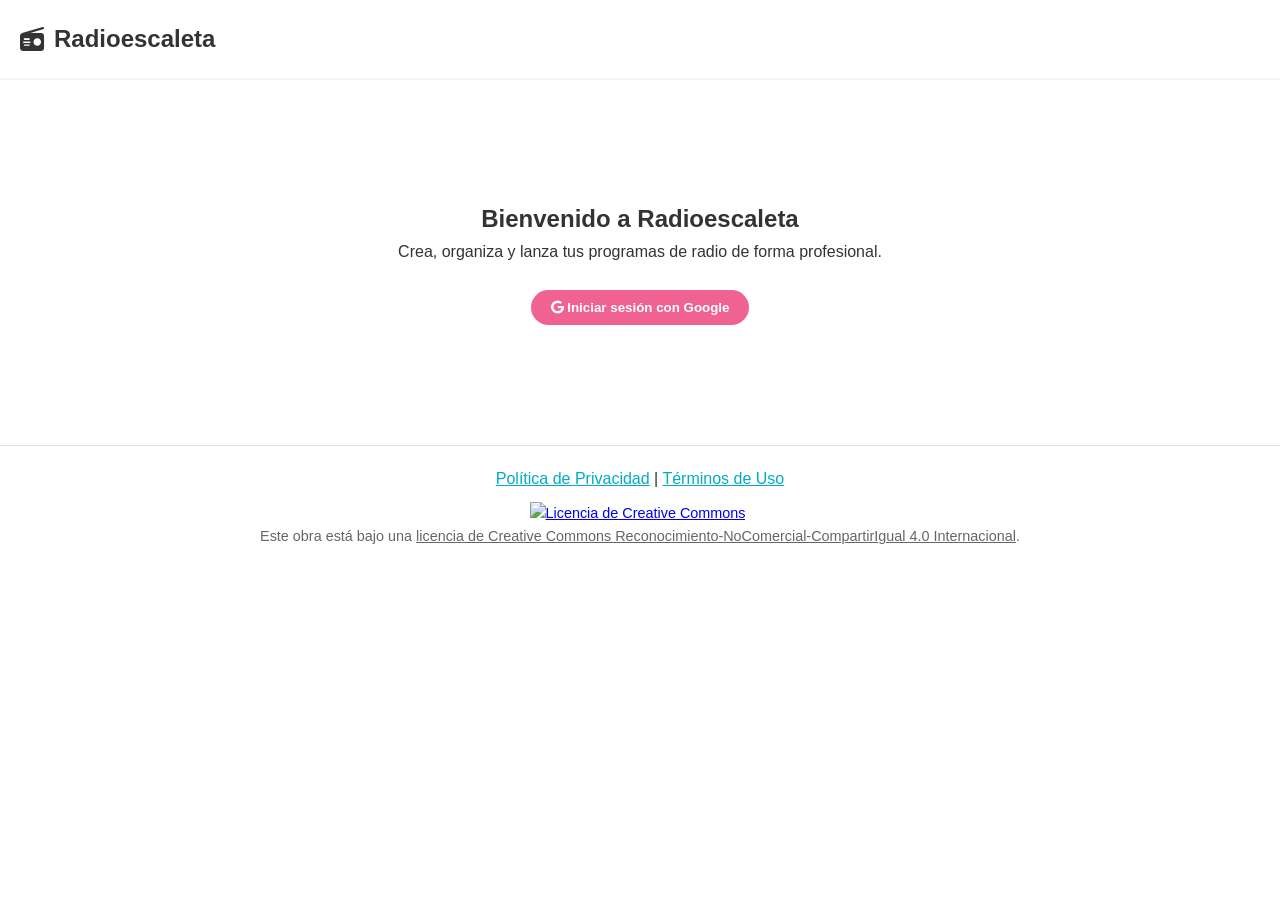
==== index.html @ af849aa6 "sdfsdfsd" ====
<!DOCTYPE html>
<html lang="es">
<head>
    <meta charset="UTF-8">
    <meta name="viewport" content="width=device-width, initial-scale=1.0">
    <title>Radioescaleta - Tus programas de radio escolares</title>
    <link rel="stylesheet" href="./css/common.css">
    <link rel="stylesheet" href="./css/index.css">
    <!-- FontAwesome para iconos -->
    <link rel="stylesheet" href="https://cdnjs.cloudflare.com/ajax/libs/font-awesome/6.4.0/css/all.min.css">
    <script src="https://cdn.jsdelivr.net/npm/sweetalert2@11"></script>
</head>
<body>
    <header>
        <div class="logo">
            <i class="fa-solid fa-radio"></i> Radioescaleta
        </div>
        <div id="userProfile" class="hidden">
            <span id="userName">Usuario</span>
            <button id="btnLogout" class="btn btn-secondary">Cerrar Sesión</button>
        </div>
    </header>

    <main class="container">
        <section id="loginSection" class="hero">
            <h1>Bienvenido a Radioescaleta</h1>
            <p>Crea, organiza y lanza tus programas de radio de forma profesional.</p>
            <br>
            <button id="btnLogin" class="btn btn-primary"><i class="fa-brands fa-google"></i> Iniciar sesión con Google</button>
        </section>

        <section id="dashboardSection" class="hidden">
            <div style="display: flex; justify-content: space-between; align-items: center;">
                <h2>Mis Programas</h2>
                <button id="btnNewProgram" class="btn btn-primary"><i class="fa-solid fa-plus"></i> Nueva Escaleta</button>
            </div>
            
            <div class="programs-grid" id="programsList">
                <!-- Los programas se cargarán aquí dinámicamente -->
            </div>
        </section>
    </main>

    <!-- Scripts (Módulos JS) -->
    <script type="module" src="./js/index.js?v=2"></script>
    <footer style="text-align: center; padding: 20px; background: white; border-top: 1px solid #ddd; margin-top: 50px;">
        <p><a href="privacidad.html" style="color: var(--secondary-color);">Política de Privacidad</a> | <a href="terminos.html" style="color: var(--secondary-color);">Términos de Uso</a></p>
        <p style="margin-top: 10px; font-size: 0.9em; color: #666;">
            <a rel="license" href="http://creativecommons.org/licenses/by-nc-sa/4.0/"><img alt="Licencia de Creative Commons" style="border-width:0; vertical-align: middle; margin-right: 5px;" src="https://i.creativecommons.org/l/by-nc-sa/4.0/88x31.png" /></a><br />Este obra está bajo una <a rel="license" href="http://creativecommons.org/licenses/by-nc-sa/4.0/" style="color: #666;">licencia de Creative Commons Reconocimiento-NoComercial-CompartirIgual 4.0 Internacional</a>.
        </p>
    </footer>
</body>
</html>
---- css/common.css ----
:root {
  --primary-color: #f06292; /* Pink from mockup */
  --secondary-color: #00acc1; /* Teal from mockup */
  --bg-color: #f5f5f5;
  --text-color: #333;
  --font-family: 'Segoe UI', Tahoma, Geneva, Verdana, sans-serif;
  --block-text-bg: #cfd8dc;
  --block-audio-bg: var(--primary-color);
  --block-audio-fx-bg: var(--secondary-color);
}

* {
  box-sizing: border-box;
  margin: 0;
  padding: 0;
}

body {
  font-family: var(--font-family);
  background-color: #ffffff;
  color: var(--text-color);
  line-height: 1.6;
}

.btn {
  display: inline-block;
  padding: 10px 20px;
  border: none;
  border-radius: 20px;
  cursor: pointer;
  font-weight: bold;
  text-align: center;
  text-decoration: none;
  transition: opacity 0.2s;
}

.btn:hover {
  opacity: 0.8;
}

.btn-primary {
  background-color: var(--primary-color);
  color: white;
}

.btn-secondary {
  background-color: var(--secondary-color);
  color: white;
}

/* Header */
header {
  display: flex;
  justify-content: space-between;
  align-items: center;
  padding: 20px;
  background-color: white;
  border-bottom: 2px solid var(--bg-color);
}

.logo {
  font-size: 24px;
  font-weight: bold;
  display: flex;
  align-items: center;
  gap: 10px;
}

/* Auth state hiding */
.hidden {
  display: none !important;
}

/* Container */
.container {
  max-width: 1200px;
  margin: 0 auto;
  padding: 20px;
}
---- css/index.css ----
.hero {
  text-align: center;
  padding: 50px 20px;
}

.programs-grid {
  display: grid;
  grid-template-columns: repeat(auto-fill, minmax(300px, 1fr));
  gap: 20px;
  margin-top: 30px;
}

.program-card {
  background: var(--bg-color);
  padding: 20px;
  border-radius: 10px;
  box-shadow: 0 2px 5px rgba(0,0,0,0.1);
  display: flex;
  flex-direction: column;
  gap: 15px;
}

.program-card h3 {
  margin: 0;
  color: var(--primary-color);
}

.program-actions {
  display: flex;
  gap: 10px;
}

#loginSection {
  text-align: center;
  margin-top: 50px;
}
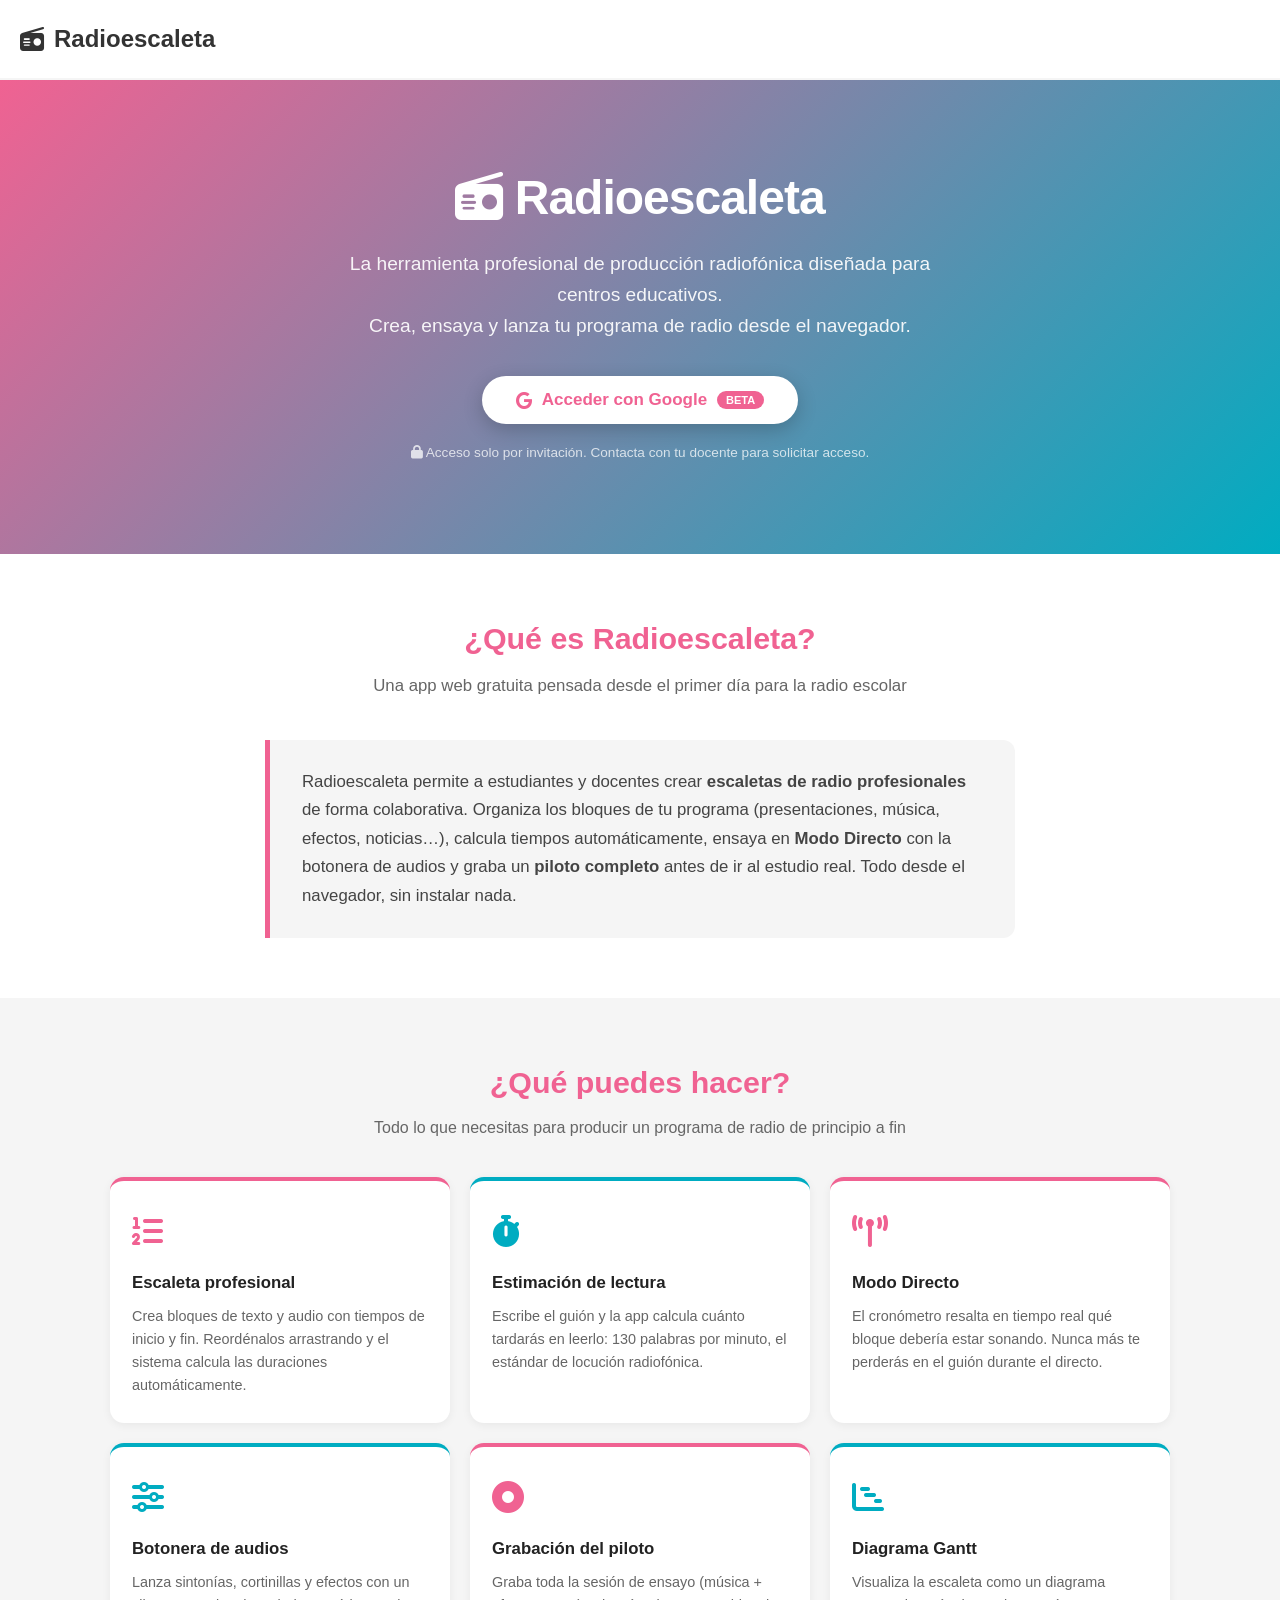
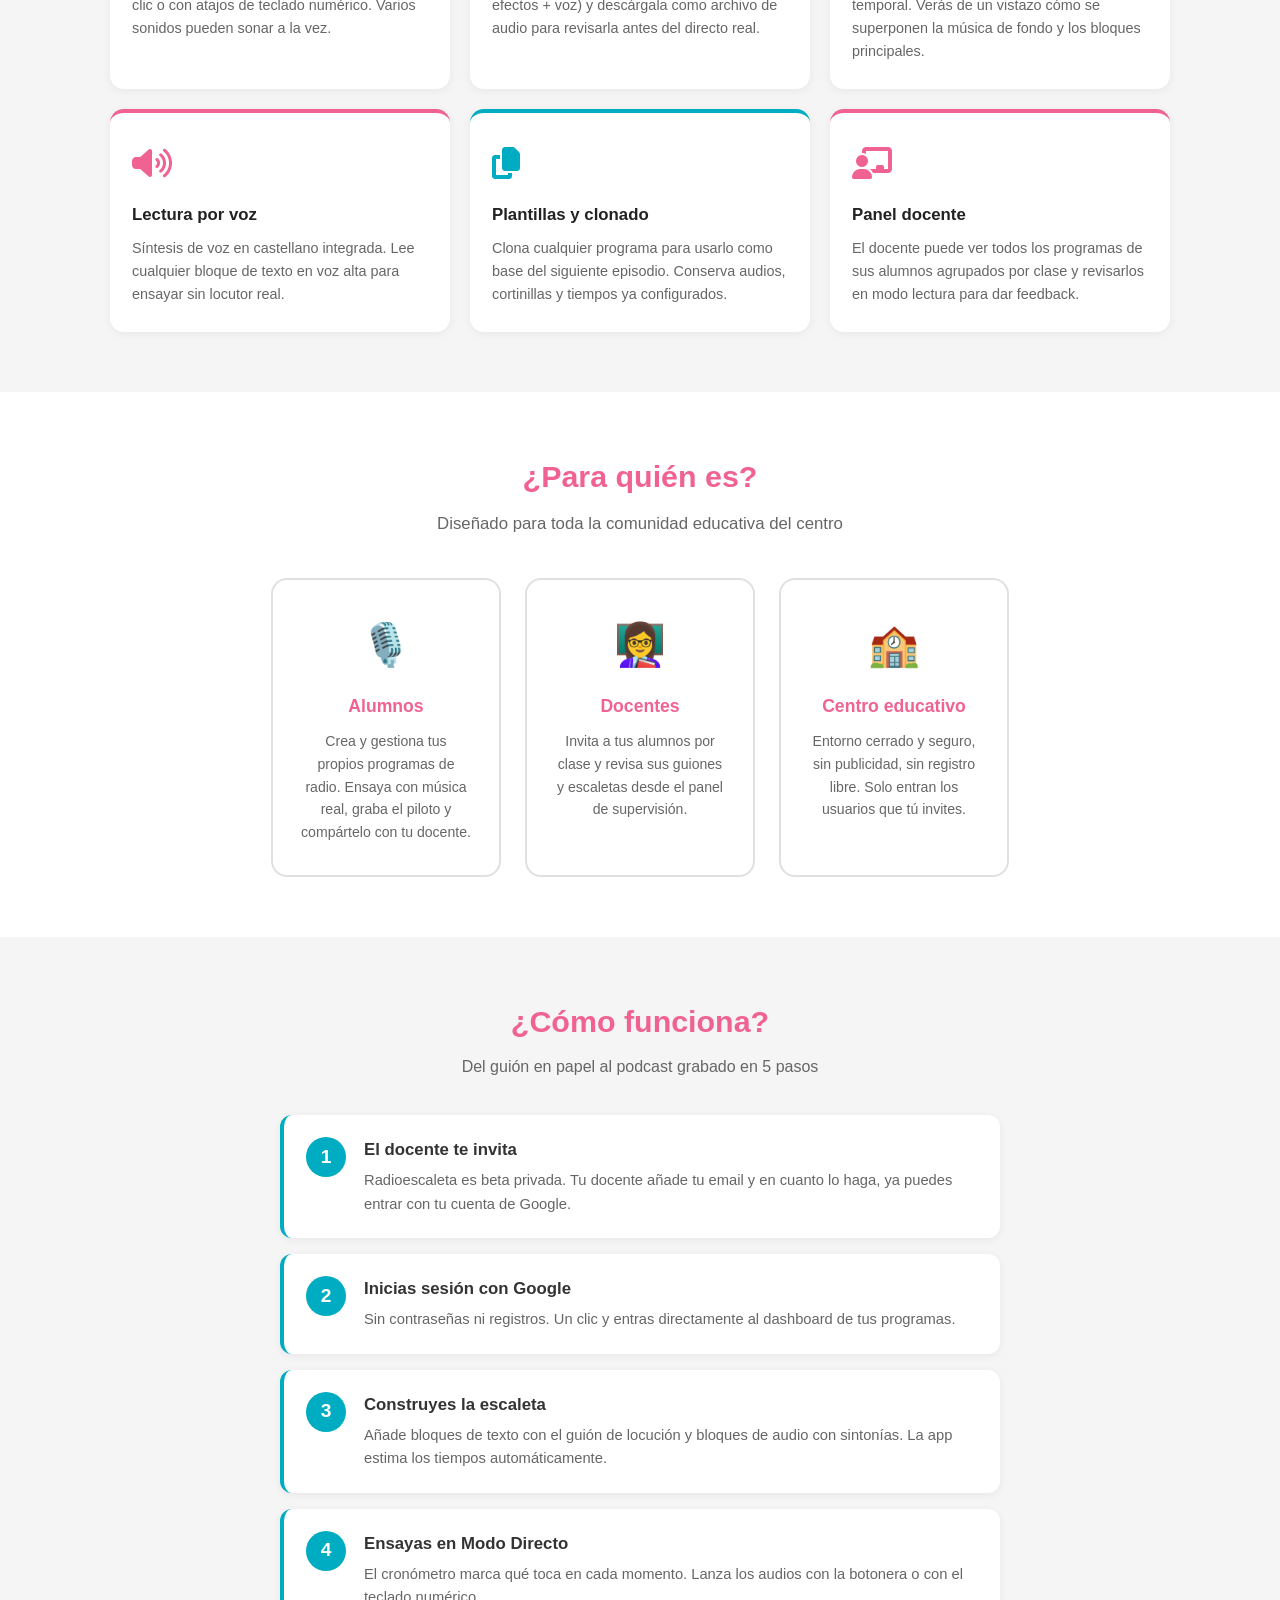
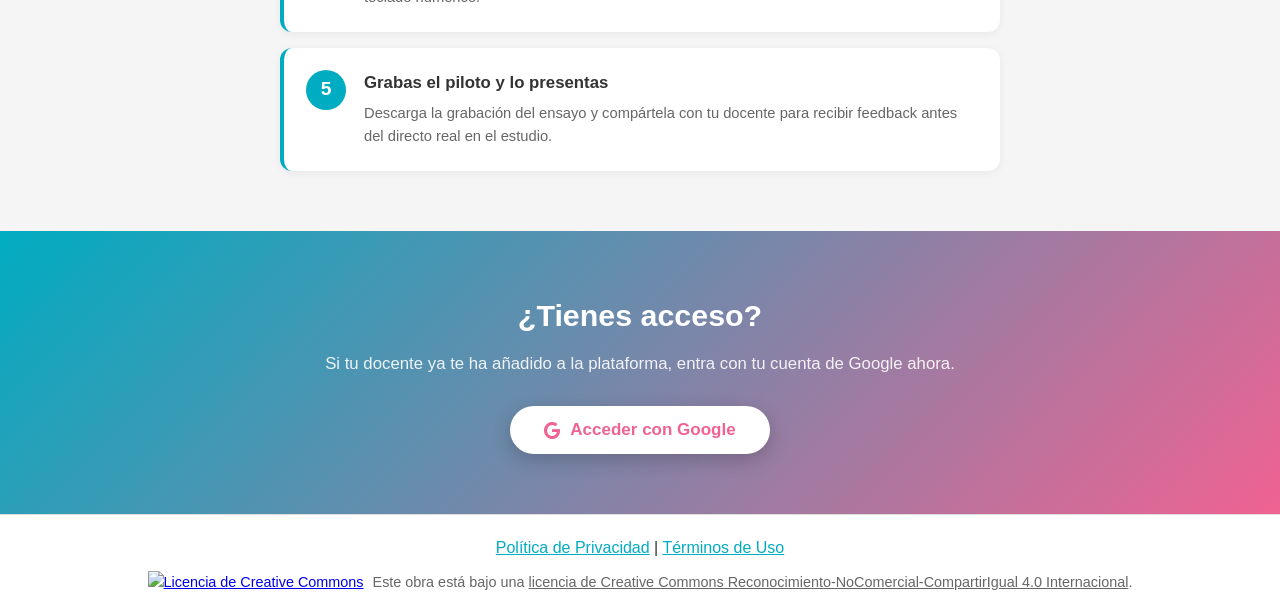
==== commit 18ce5595: "dsdf sdf s" ====
--- a/index.html
+++ b/index.html
@@ -3,51 +3,217 @@
 <head>
     <meta charset="UTF-8">
     <meta name="viewport" content="width=device-width, initial-scale=1.0">
-    <title>Radioescaleta - Tus programas de radio escolares</title>
-    <link rel="stylesheet" href="./css/common.css">
-    <link rel="stylesheet" href="./css/index.css">
-    <!-- FontAwesome para iconos -->
+    <title>Radioescaleta — La herramienta de radio para centros educativos</title>
+    <link rel="stylesheet" href="./css/common.css?v=2">
+    <link rel="stylesheet" href="./css/index.css?v=2">
     <link rel="stylesheet" href="https://cdnjs.cloudflare.com/ajax/libs/font-awesome/6.4.0/css/all.min.css">
     <script src="https://cdn.jsdelivr.net/npm/sweetalert2@11"></script>
 </head>
 <body>
+
+    <!-- CABECERA -->
     <header>
         <div class="logo">
             <i class="fa-solid fa-radio"></i> Radioescaleta
         </div>
-        <div id="userProfile" class="hidden">
+        <div id="userProfile" class="hidden" style="display: flex; align-items: center; gap: 10px;">
+            <span id="userRoleBadge" style="display:none; color:white; padding: 2px 8px; border-radius: 12px; font-size: 12px; font-weight: bold;"></span>
             <span id="userName">Usuario</span>
+            <button id="btnPanelDocente" class="btn btn-secondary" style="display:none; background-color:#1565c0;"><i class="fa-solid fa-chalkboard-user"></i> Panel Docente</button>
+            <button id="btnPanelAdmin" class="btn btn-secondary" style="display:none; background-color:#b71c1c;"><i class="fa-solid fa-shield-halved"></i> Superadmin</button>
             <button id="btnLogout" class="btn btn-secondary">Cerrar Sesión</button>
         </div>
     </header>
 
-    <main class="container">
-        <section id="loginSection" class="hero">
-            <h1>Bienvenido a Radioescaleta</h1>
-            <p>Crea, organiza y lanza tus programas de radio de forma profesional.</p>
-            <br>
-            <button id="btnLogin" class="btn btn-primary"><i class="fa-brands fa-google"></i> Iniciar sesión con Google</button>
-        </section>
-
-        <section id="dashboardSection" class="hidden">
-            <div style="display: flex; justify-content: space-between; align-items: center;">
+    <main>
+
+        <!-- ===== LANDING ===== -->
+        <div id="loginSection">
+
+            <!-- HERO -->
+            <section class="hero">
+                <h1><i class="fa-solid fa-radio"></i> Radioescaleta</h1>
+                <p class="tagline">
+                    La herramienta profesional de producción radiofónica diseñada para centros educativos.<br>
+                    Crea, ensaya y lanza tu programa de radio desde el navegador.
+                </p>
+                <button id="btnLogin" class="btn-hero">
+                    <i class="fa-brands fa-google"></i> Acceder con Google
+                    <span class="beta-badge">BETA</span>
+                </button>
+                <p class="access-note">
+                    <i class="fa-solid fa-lock"></i> Acceso solo por invitación. Contacta con tu docente para solicitar acceso.
+                </p>
+            </section>
+
+            <!-- QUÉ ES -->
+            <section class="landing-section">
+                <h2>¿Qué es Radioescaleta?</h2>
+                <p class="section-sub">Una app web gratuita pensada desde el primer día para la radio escolar</p>
+                <div class="what-is-box">
+                    Radioescaleta permite a estudiantes y docentes crear <strong>escaletas de radio profesionales</strong> de forma colaborativa.
+                    Organiza los bloques de tu programa (presentaciones, música, efectos, noticias…), calcula tiempos automáticamente,
+                    ensaya en <strong>Modo Directo</strong> con la botonera de audios y graba un <strong>piloto completo</strong> antes de ir al estudio real.
+                    Todo desde el navegador, sin instalar nada.
+                </div>
+            </section>
+
+            <!-- FUNCIONALIDADES -->
+            <section class="features-bg">
+                <div style="max-width:1100px; margin: 0 auto; padding: 0 20px;">
+                    <h2 style="text-align:center; color:#f06292; font-size:1.9em; margin-bottom:8px;">¿Qué puedes hacer?</h2>
+                    <p style="text-align:center; color:#666; margin-bottom:36px;">Todo lo que necesitas para producir un programa de radio de principio a fin</p>
+
+                    <div class="features-grid">
+                        <div class="feature-card" style="--card-color:#f06292;">
+                            <div class="icon"><i class="fa-solid fa-list-ol"></i></div>
+                            <h3>Escaleta profesional</h3>
+                            <p>Crea bloques de texto y audio con tiempos de inicio y fin. Reordénalos arrastrando y el sistema calcula las duraciones automáticamente.</p>
+                        </div>
+                        <div class="feature-card" style="--card-color:#00acc1;">
+                            <div class="icon"><i class="fa-solid fa-stopwatch"></i></div>
+                            <h3>Estimación de lectura</h3>
+                            <p>Escribe el guión y la app calcula cuánto tardarás en leerlo: 130 palabras por minuto, el estándar de locución radiofónica.</p>
+                        </div>
+                        <div class="feature-card" style="--card-color:#f06292;">
+                            <div class="icon"><i class="fa-solid fa-tower-broadcast"></i></div>
+                            <h3>Modo Directo</h3>
+                            <p>El cronómetro resalta en tiempo real qué bloque debería estar sonando. Nunca más te perderás en el guión durante el directo.</p>
+                        </div>
+                        <div class="feature-card" style="--card-color:#00acc1;">
+                            <div class="icon"><i class="fa-solid fa-sliders"></i></div>
+                            <h3>Botonera de audios</h3>
+                            <p>Lanza sintonías, cortinillas y efectos con un clic o con atajos de teclado numérico. Varios sonidos pueden sonar a la vez.</p>
+                        </div>
+                        <div class="feature-card" style="--card-color:#f06292;">
+                            <div class="icon"><i class="fa-solid fa-circle-dot"></i></div>
+                            <h3>Grabación del piloto</h3>
+                            <p>Graba toda la sesión de ensayo (música + efectos + voz) y descárgala como archivo de audio para revisarla antes del directo real.</p>
+                        </div>
+                        <div class="feature-card" style="--card-color:#00acc1;">
+                            <div class="icon"><i class="fa-solid fa-chart-gantt"></i></div>
+                            <h3>Diagrama Gantt</h3>
+                            <p>Visualiza la escaleta como un diagrama temporal. Verás de un vistazo cómo se superponen la música de fondo y los bloques principales.</p>
+                        </div>
+                        <div class="feature-card" style="--card-color:#f06292;">
+                            <div class="icon"><i class="fa-solid fa-volume-high"></i></div>
+                            <h3>Lectura por voz</h3>
+                            <p>Síntesis de voz en castellano integrada. Lee cualquier bloque de texto en voz alta para ensayar sin locutor real.</p>
+                        </div>
+                        <div class="feature-card" style="--card-color:#00acc1;">
+                            <div class="icon"><i class="fa-solid fa-copy"></i></div>
+                            <h3>Plantillas y clonado</h3>
+                            <p>Clona cualquier programa para usarlo como base del siguiente episodio. Conserva audios, cortinillas y tiempos ya configurados.</p>
+                        </div>
+                        <div class="feature-card" style="--card-color:#f06292;">
+                            <div class="icon"><i class="fa-solid fa-chalkboard-user"></i></div>
+                            <h3>Panel docente</h3>
+                            <p>El docente puede ver todos los programas de sus alumnos agrupados por clase y revisarlos en modo lectura para dar feedback.</p>
+                        </div>
+                    </div>
+                </div>
+            </section>
+
+            <!-- PARA QUIÉN -->
+            <section class="landing-section">
+                <h2>¿Para quién es?</h2>
+                <p class="section-sub">Diseñado para toda la comunidad educativa del centro</p>
+                <div class="roles-grid">
+                    <div class="role-card">
+                        <div class="role-icon">🎙️</div>
+                        <h3>Alumnos</h3>
+                        <p>Crea y gestiona tus propios programas de radio. Ensaya con música real, graba el piloto y compártelo con tu docente.</p>
+                    </div>
+                    <div class="role-card">
+                        <div class="role-icon">👩‍🏫</div>
+                        <h3>Docentes</h3>
+                        <p>Invita a tus alumnos por clase y revisa sus guiones y escaletas desde el panel de supervisión.</p>
+                    </div>
+                    <div class="role-card">
+                        <div class="role-icon">🏫</div>
+                        <h3>Centro educativo</h3>
+                        <p>Entorno cerrado y seguro, sin publicidad, sin registro libre. Solo entran los usuarios que tú invites.</p>
+                    </div>
+                </div>
+            </section>
+
+            <!-- CÓMO FUNCIONA -->
+            <section class="features-bg" style="padding: 60px 20px;">
+                <div style="max-width:1100px; margin:0 auto; padding:0 20px;">
+                    <h2 style="text-align:center; color:#f06292; font-size:1.9em; margin-bottom:8px;">¿Cómo funciona?</h2>
+                    <p style="text-align:center; color:#666; margin-bottom:36px;">Del guión en papel al podcast grabado en 5 pasos</p>
+                    <div class="steps">
+                        <div class="step">
+                            <div class="step-number">1</div>
+                            <div class="step-content">
+                                <h3>El docente te invita</h3>
+                                <p>Radioescaleta es beta privada. Tu docente añade tu email y en cuanto lo haga, ya puedes entrar con tu cuenta de Google.</p>
+                            </div>
+                        </div>
+                        <div class="step">
+                            <div class="step-number">2</div>
+                            <div class="step-content">
+                                <h3>Inicias sesión con Google</h3>
+                                <p>Sin contraseñas ni registros. Un clic y entras directamente al dashboard de tus programas.</p>
+                            </div>
+                        </div>
+                        <div class="step">
+                            <div class="step-number">3</div>
+                            <div class="step-content">
+                                <h3>Construyes la escaleta</h3>
+                                <p>Añade bloques de texto con el guión de locución y bloques de audio con sintonías. La app estima los tiempos automáticamente.</p>
+                            </div>
+                        </div>
+                        <div class="step">
+                            <div class="step-number">4</div>
+                            <div class="step-content">
+                                <h3>Ensayas en Modo Directo</h3>
+                                <p>El cronómetro marca qué toca en cada momento. Lanza los audios con la botonera o con el teclado numérico.</p>
+                            </div>
+                        </div>
+                        <div class="step">
+                            <div class="step-number">5</div>
+                            <div class="step-content">
+                                <h3>Grabas el piloto y lo presentas</h3>
+                                <p>Descarga la grabación del ensayo y compártela con tu docente para recibir feedback antes del directo real en el estudio.</p>
+                            </div>
+                        </div>
+                    </div>
+                </div>
+            </section>
+
+            <!-- CTA FINAL -->
+            <section class="cta-final">
+                <h2>¿Tienes acceso?</h2>
+                <p>Si tu docente ya te ha añadido a la plataforma, entra con tu cuenta de Google ahora.</p>
+                <button id="btnLogin2" class="btn-hero">
+                    <i class="fa-brands fa-google"></i> Acceder con Google
+                </button>
+            </section>
+
+        </div>
+        <!-- FIN LANDING -->
+
+
+        <!-- ===== DASHBOARD ===== -->
+        <section id="dashboardSection" class="hidden container">
+            <div style="display: flex; justify-content: space-between; align-items: center; margin-top: 30px;">
                 <h2>Mis Programas</h2>
                 <button id="btnNewProgram" class="btn btn-primary"><i class="fa-solid fa-plus"></i> Nueva Escaleta</button>
             </div>
-            
-            <div class="programs-grid" id="programsList">
-                <!-- Los programas se cargarán aquí dinámicamente -->
-            </div>
+            <div class="programs-grid" id="programsList"></div>
         </section>
+
     </main>
 
-    <!-- Scripts (Módulos JS) -->
-    <script type="module" src="./js/index.js?v=2"></script>
-    <footer style="text-align: center; padding: 20px; background: white; border-top: 1px solid #ddd; margin-top: 50px;">
+    <footer style="text-align: center; padding: 20px; background: white; border-top: 1px solid #ddd; margin-top: 0;">
         <p><a href="privacidad.html" style="color: var(--secondary-color);">Política de Privacidad</a> | <a href="terminos.html" style="color: var(--secondary-color);">Términos de Uso</a></p>
         <p style="margin-top: 10px; font-size: 0.9em; color: #666;">
-            <a rel="license" href="http://creativecommons.org/licenses/by-nc-sa/4.0/"><img alt="Licencia de Creative Commons" style="border-width:0; vertical-align: middle; margin-right: 5px;" src="https://i.creativecommons.org/l/by-nc-sa/4.0/88x31.png" /></a><br />Este obra está bajo una <a rel="license" href="http://creativecommons.org/licenses/by-nc-sa/4.0/" style="color: #666;">licencia de Creative Commons Reconocimiento-NoComercial-CompartirIgual 4.0 Internacional</a>.
+            <a rel="license" href="http://creativecommons.org/licenses/by-nc-sa/4.0/"><img alt="Licencia de Creative Commons" style="border-width:0; vertical-align: middle; margin-right: 5px;" src="https://i.creativecommons.org/l/by-nc-sa/4.0/88x31.png" /></a>
+            Este obra está bajo una <a rel="license" href="http://creativecommons.org/licenses/by-nc-sa/4.0/" style="color: #666;">licencia de Creative Commons Reconocimiento-NoComercial-CompartirIgual 4.0 Internacional</a>.
         </p>
     </footer>
+
+    <script type="module" src="./js/index.js?v=4"></script>
 </body>
 </html>
--- a/css/index.css
+++ b/css/index.css
@@ -1,36 +1,290 @@
+/* ===== LANDING PAGE — estética Radioescaleta ===== */
+
+/* HERO */
 .hero {
-  text-align: center;
-  padding: 50px 20px;
-}
-
+    background: linear-gradient(135deg, #f06292 0%, #00acc1 100%);
+    color: white;
+    text-align: center;
+    padding: 80px 20px 90px;
+    margin-bottom: 0;
+}
+
+.hero h1 {
+    font-size: 3em;
+    margin-bottom: 12px;
+    font-weight: bold;
+    letter-spacing: -1px;
+}
+
+.hero .tagline {
+    font-size: 1.2em;
+    opacity: 0.92;
+    max-width: 620px;
+    margin: 0 auto 35px;
+    line-height: 1.6;
+}
+
+.btn-hero {
+    background: white;
+    color: #f06292;
+    border: none;
+    padding: 14px 34px;
+    font-size: 17px;
+    font-weight: bold;
+    border-radius: 30px;
+    cursor: pointer;
+    box-shadow: 0 6px 20px rgba(0,0,0,0.2);
+    transition: transform 0.2s, box-shadow 0.2s;
+    display: inline-flex;
+    align-items: center;
+    gap: 10px;
+}
+
+.btn-hero:hover {
+    transform: translateY(-3px);
+    box-shadow: 0 10px 28px rgba(0,0,0,0.25);
+}
+
+.beta-badge {
+    background: #f06292;
+    color: white;
+    font-size: 11px;
+    font-weight: bold;
+    padding: 3px 9px;
+    border-radius: 20px;
+}
+
+.hero .access-note {
+    margin-top: 18px;
+    font-size: 0.85em;
+    opacity: 0.75;
+}
+
+/* DIVISOR ondulado */
+.wave-divider {
+    display: block;
+    width: 100%;
+    overflow: hidden;
+    line-height: 0;
+    background: #f5f5f5;
+}
+.wave-divider svg {
+    display: block;
+}
+
+/* SECCIONES */
+.landing-section {
+    padding: 60px 20px;
+    max-width: 1100px;
+    margin: 0 auto;
+}
+
+.landing-section h2 {
+    text-align: center;
+    font-size: 1.9em;
+    color: #f06292;
+    margin-bottom: 10px;
+}
+
+.landing-section .section-sub {
+    text-align: center;
+    color: #666;
+    font-size: 1.05em;
+    margin-bottom: 40px;
+}
+
+/* QUÉ ES */
+.what-is-box {
+    background: #f5f5f5;
+    border-left: 5px solid #f06292;
+    border-radius: 0 12px 12px 0;
+    padding: 28px 32px;
+    max-width: 750px;
+    margin: 0 auto;
+    font-size: 1.05em;
+    color: #444;
+    line-height: 1.7;
+}
+
+/* FEATURES */
+.features-bg {
+    background: #f5f5f5;
+    padding: 60px 20px;
+}
+
+.features-grid {
+    display: grid;
+    grid-template-columns: repeat(auto-fill, minmax(270px, 1fr));
+    gap: 20px;
+    max-width: 1100px;
+    margin: 0 auto;
+}
+
+.feature-card {
+    background: white;
+    border-radius: 14px;
+    padding: 26px 22px;
+    box-shadow: 0 2px 10px rgba(0,0,0,0.06);
+    border-top: 4px solid var(--card-color, #f06292);
+    transition: transform 0.2s, box-shadow 0.2s;
+}
+
+.feature-card:hover {
+    transform: translateY(-4px);
+    box-shadow: 0 8px 20px rgba(0,0,0,0.1);
+}
+
+.feature-card .icon {
+    font-size: 2em;
+    margin-bottom: 12px;
+    color: var(--card-color, #f06292);
+}
+
+.feature-card h3 {
+    font-size: 1.05em;
+    margin: 0 0 8px;
+    color: #222;
+}
+
+.feature-card p {
+    font-size: 0.9em;
+    color: #666;
+    line-height: 1.6;
+    margin: 0;
+}
+
+/* ROLES */
+.roles-grid {
+    display: flex;
+    gap: 24px;
+    justify-content: center;
+    flex-wrap: wrap;
+    margin-top: 10px;
+}
+
+.role-card {
+    background: white;
+    border: 2px solid #e0e0e0;
+    border-radius: 16px;
+    padding: 32px 28px;
+    width: 230px;
+    text-align: center;
+    transition: border-color 0.2s, box-shadow 0.2s;
+}
+
+.role-card:hover {
+    border-color: #f06292;
+    box-shadow: 0 6px 18px rgba(240,98,146,0.15);
+}
+
+.role-card .role-icon {
+    font-size: 2.6em;
+    margin-bottom: 14px;
+}
+
+.role-card h3 {
+    color: #f06292;
+    margin: 0 0 10px;
+    font-size: 1.1em;
+}
+
+.role-card p {
+    font-size: 0.88em;
+    color: #666;
+    line-height: 1.6;
+    margin: 0;
+}
+
+/* PASOS */
+.steps {
+    display: flex;
+    flex-direction: column;
+    gap: 16px;
+    max-width: 720px;
+    margin: 0 auto;
+}
+
+.step {
+    display: flex;
+    align-items: flex-start;
+    gap: 18px;
+    background: white;
+    border-radius: 12px;
+    padding: 22px;
+    box-shadow: 0 2px 8px rgba(0,0,0,0.06);
+    border-left: 4px solid #00acc1;
+}
+
+.step-number {
+    background: #00acc1;
+    color: white;
+    width: 40px;
+    height: 40px;
+    border-radius: 50%;
+    display: flex;
+    align-items: center;
+    justify-content: center;
+    font-size: 1.2em;
+    font-weight: bold;
+    flex-shrink: 0;
+}
+
+.step-content h3 {
+    margin: 0 0 5px;
+    color: #333;
+    font-size: 1.05em;
+}
+
+.step-content p {
+    margin: 0;
+    color: #666;
+    font-size: 0.92em;
+    line-height: 1.6;
+}
+
+/* CTA FINAL */
+.cta-final {
+    background: linear-gradient(135deg, #00acc1 0%, #f06292 100%);
+    color: white;
+    text-align: center;
+    padding: 60px 20px;
+}
+
+.cta-final h2 {
+    font-size: 1.9em;
+    margin-bottom: 12px;
+}
+
+.cta-final p {
+    opacity: 0.9;
+    font-size: 1.05em;
+    margin-bottom: 28px;
+}
+
+/* DASHBOARD (usuario logueado) */
 .programs-grid {
-  display: grid;
-  grid-template-columns: repeat(auto-fill, minmax(300px, 1fr));
-  gap: 20px;
-  margin-top: 30px;
+    display: grid;
+    grid-template-columns: repeat(auto-fill, minmax(300px, 1fr));
+    gap: 20px;
+    margin-top: 30px;
 }
 
 .program-card {
-  background: var(--bg-color);
-  padding: 20px;
-  border-radius: 10px;
-  box-shadow: 0 2px 5px rgba(0,0,0,0.1);
-  display: flex;
-  flex-direction: column;
-  gap: 15px;
+    background: var(--bg-color);
+    padding: 20px;
+    border-radius: 10px;
+    box-shadow: 0 2px 5px rgba(0,0,0,0.1);
+    display: flex;
+    flex-direction: column;
+    gap: 15px;
 }
 
 .program-card h3 {
-  margin: 0;
-  color: var(--primary-color);
+    margin: 0;
+    color: var(--primary-color);
 }
 
 .program-actions {
-  display: flex;
-  gap: 10px;
-}
-
-#loginSection {
-  text-align: center;
-  margin-top: 50px;
-}
+    display: flex;
+    gap: 10px;
+}
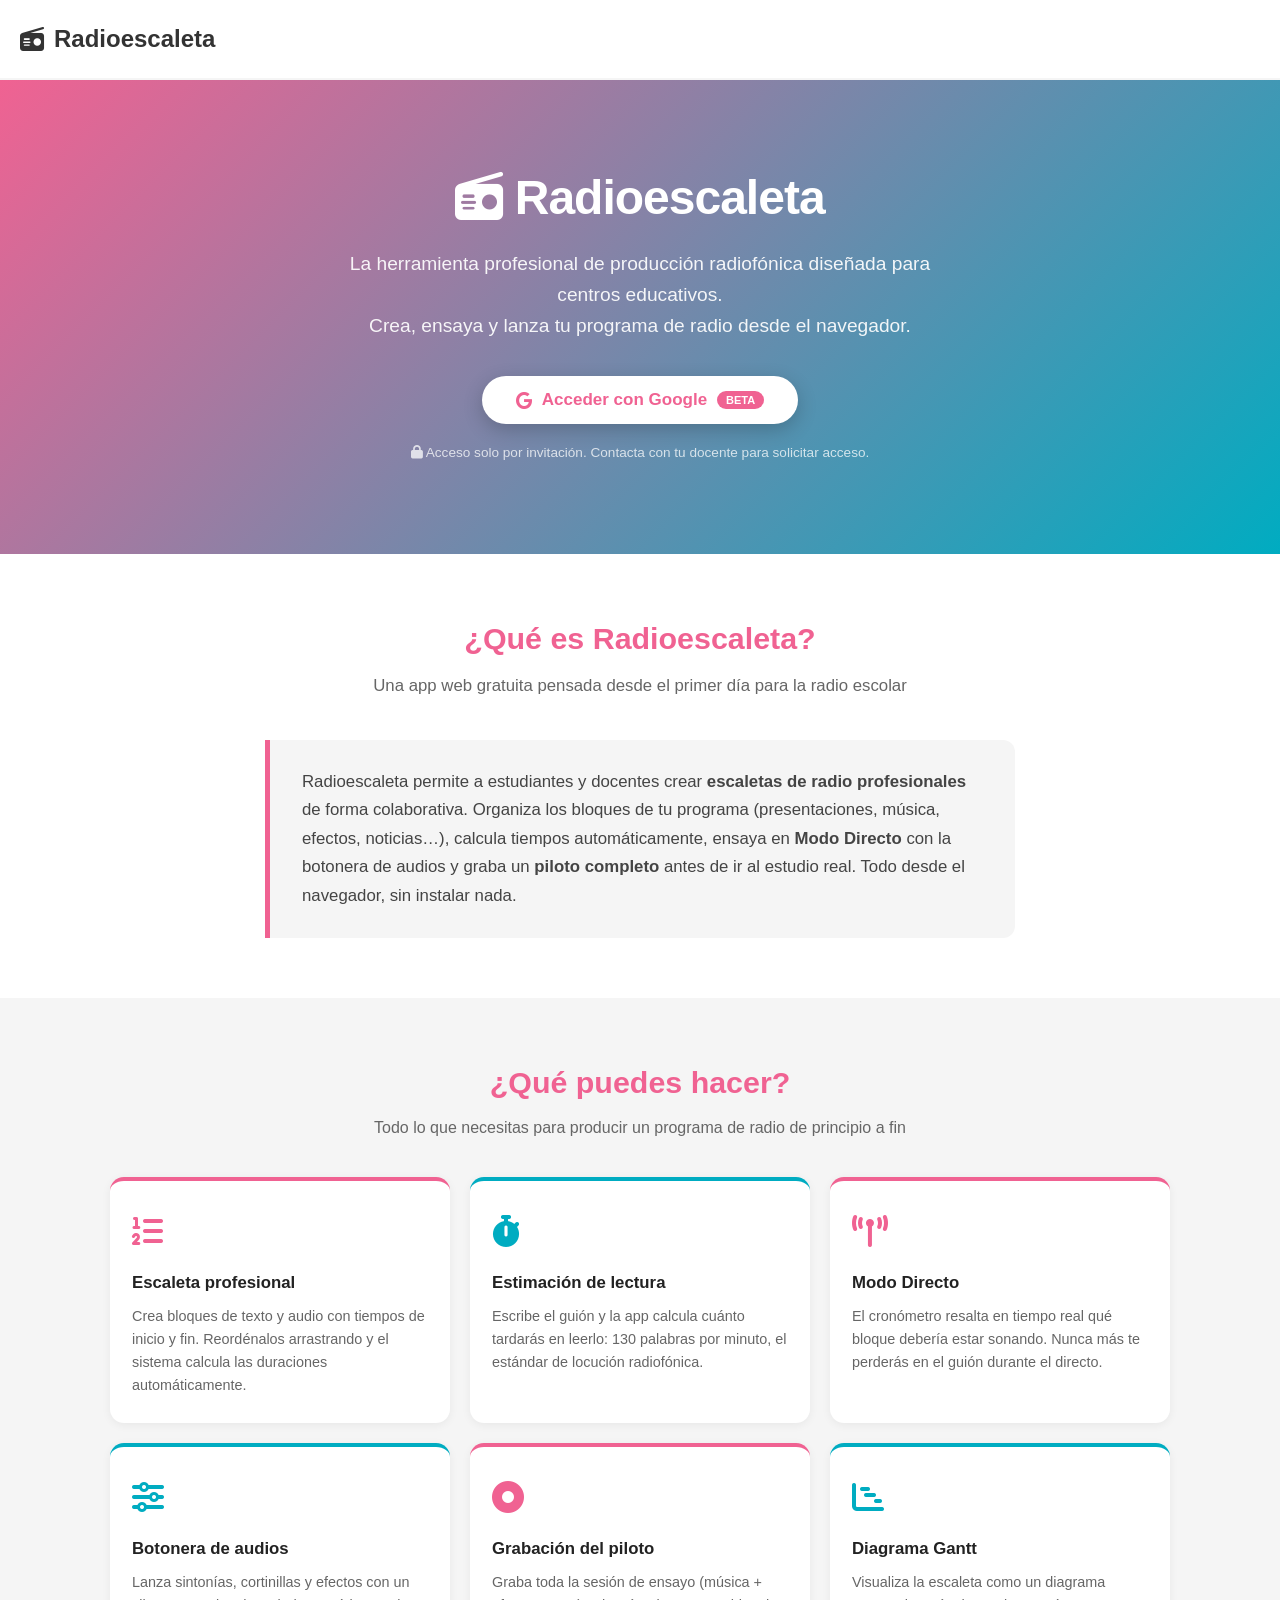
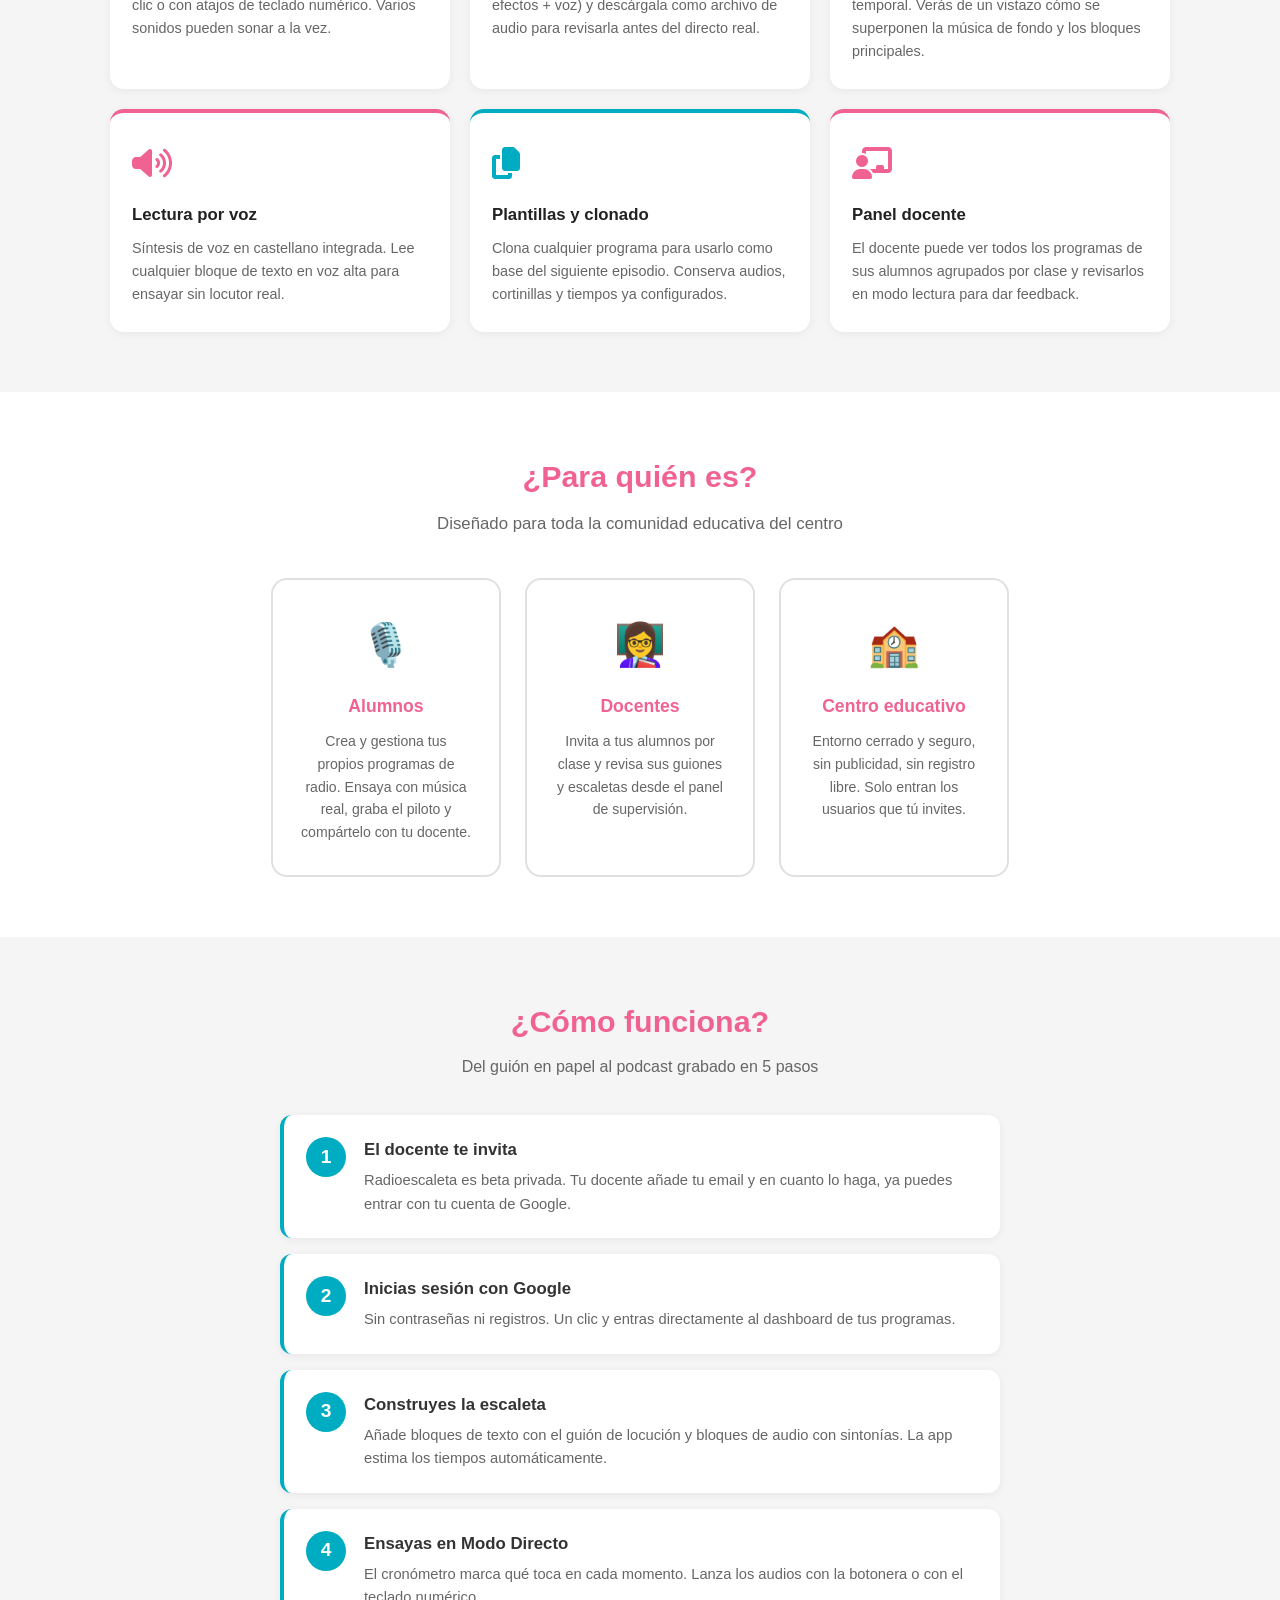
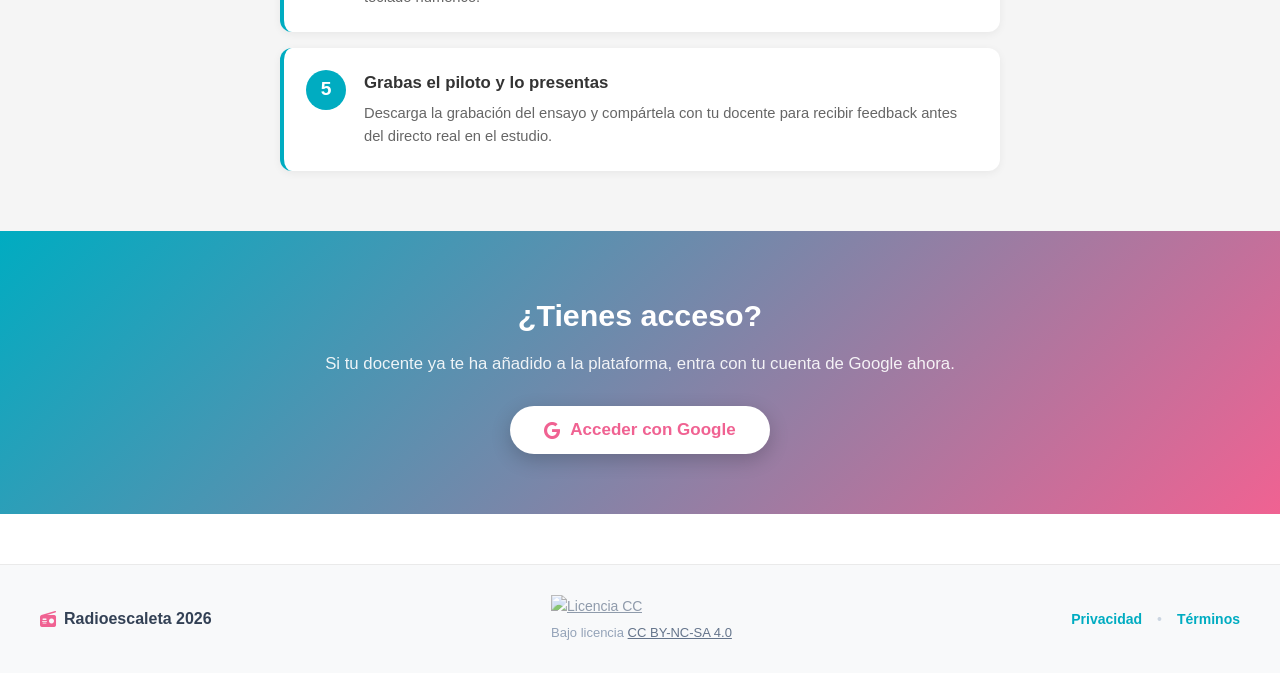
==== commit 9690c537: "sonidos actualizados" ====
--- a/index.html
+++ b/index.html
@@ -1,11 +1,13 @@
 <!DOCTYPE html>
 <html lang="es">
 <head>
+    <link rel="icon" type="image/svg+xml" href="./favicon.svg">
+
     <meta charset="UTF-8">
     <meta name="viewport" content="width=device-width, initial-scale=1.0">
     <title>Radioescaleta — La herramienta de radio para centros educativos</title>
-    <link rel="stylesheet" href="./css/common.css?v=2">
-    <link rel="stylesheet" href="./css/index.css?v=2">
+    <link rel="stylesheet" href="./css/common.css?v=4?v=3">
+    <link rel="stylesheet" href="./css/index.css?v=3">
     <link rel="stylesheet" href="https://cdnjs.cloudflare.com/ajax/libs/font-awesome/6.4.0/css/all.min.css">
     <script src="https://cdn.jsdelivr.net/npm/sweetalert2@11"></script>
 </head>
@@ -16,14 +18,8 @@
         <div class="logo">
             <i class="fa-solid fa-radio"></i> Radioescaleta
         </div>
-        <div id="userProfile" class="hidden" style="display: flex; align-items: center; gap: 10px;">
-            <span id="userRoleBadge" style="display:none; color:white; padding: 2px 8px; border-radius: 12px; font-size: 12px; font-weight: bold;"></span>
-            <span id="userName">Usuario</span>
-            <button id="btnPanelDocente" class="btn btn-secondary" style="display:none; background-color:#1565c0;"><i class="fa-solid fa-chalkboard-user"></i> Panel Docente</button>
-            <button id="btnPanelAdmin" class="btn btn-secondary" style="display:none; background-color:#b71c1c;"><i class="fa-solid fa-shield-halved"></i> Superadmin</button>
-            <button id="btnLogout" class="btn btn-secondary">Cerrar Sesión</button>
-        </div>
-    </header>
+        
+        </header>
 
     <main>
 
@@ -195,25 +191,29 @@
         <!-- FIN LANDING -->
 
 
-        <!-- ===== DASHBOARD ===== -->
-        <section id="dashboardSection" class="hidden container">
-            <div style="display: flex; justify-content: space-between; align-items: center; margin-top: 30px;">
-                <h2>Mis Programas</h2>
-                <button id="btnNewProgram" class="btn btn-primary"><i class="fa-solid fa-plus"></i> Nueva Escaleta</button>
+        
+
+    </main>
+
+        <footer class="site-footer">
+        <div class="footer-content">
+            <div class="footer-brand">
+                <i class="fa-solid fa-radio"></i> Radioescaleta 2026
             </div>
-            <div class="programs-grid" id="programsList"></div>
-        </section>
-
-    </main>
-
-    <footer style="text-align: center; padding: 20px; background: white; border-top: 1px solid #ddd; margin-top: 0;">
-        <p><a href="privacidad.html" style="color: var(--secondary-color);">Política de Privacidad</a> | <a href="terminos.html" style="color: var(--secondary-color);">Términos de Uso</a></p>
-        <p style="margin-top: 10px; font-size: 0.9em; color: #666;">
-            <a rel="license" href="http://creativecommons.org/licenses/by-nc-sa/4.0/"><img alt="Licencia de Creative Commons" style="border-width:0; vertical-align: middle; margin-right: 5px;" src="https://i.creativecommons.org/l/by-nc-sa/4.0/88x31.png" /></a>
-            Este obra está bajo una <a rel="license" href="http://creativecommons.org/licenses/by-nc-sa/4.0/" style="color: #666;">licencia de Creative Commons Reconocimiento-NoComercial-CompartirIgual 4.0 Internacional</a>.
-        </p>
+            <div class="footer-license">
+                <a rel="license" href="http://creativecommons.org/licenses/by-nc-sa/4.0/" target="_blank" title="Creative Commons">
+                    <img alt="Licencia CC" src="https://i.creativecommons.org/l/by-nc-sa/4.0/88x31.png" style="border-width:0;"/>
+                </a>
+                <p>Bajo licencia <a rel="license" href="http://creativecommons.org/licenses/by-nc-sa/4.0/" target="_blank">CC BY-NC-SA 4.0</a></p>
+            </div>
+            <div class="footer-links">
+                <a href="privacidad.html">Privacidad</a>
+                <span class="separator">&bull;</span>
+                <a href="terminos.html">Términos</a>
+            </div>
+        </div>
     </footer>
 
-    <script type="module" src="./js/index.js?v=4"></script>
+    <script type="module" src="./js/index.js?v=18"></script>
 </body>
 </html>
--- a/css/common.css
+++ b/css/common.css
@@ -51,12 +51,32 @@
 /* Header */
 header {
   display: flex;
-  justify-content: space-between;
   align-items: center;
+  justify-content: flex-start;
   padding: 20px;
   background-color: white;
   border-bottom: 2px solid var(--bg-color);
-}
+  position: relative;
+}
+
+.logo {
+  order: 1;
+  margin-right: auto;
+}
+.title-wrapper {
+  order: 2;
+  position: absolute;
+  left: 50%;
+  transform: translateX(-50%);
+}
+.header-controls {
+  order: 3;
+  margin-right: 15px;
+}
+.profile-dropdown {
+  order: 4;
+}
+
 
 .logo {
   font-size: 24px;
@@ -77,3 +97,366 @@
   margin: 0 auto;
   padding: 20px;
 }
+
+/* Profile Dropdown */
+.profile-dropdown {
+    position: relative;
+    display: flex;
+    align-items: center;
+    gap: 8px;
+    cursor: pointer;
+    padding: 4px 12px;
+    border-radius: 30px;
+    background: #f5f5f5;
+    transition: background 0.2s;
+    user-select: none;
+}
+.profile-dropdown:hover {
+    background: #e0e0e0;
+}
+.avatar-img {
+    width: 32px;
+    height: 32px;
+    border-radius: 50%;
+    background: #ddd;
+    object-fit: cover;
+}
+.profile-name {
+    font-size: 14px;
+    font-weight: bold;
+    color: #333;
+}
+.profile-menu {
+    display: none;
+    position: absolute;
+    top: 110%;
+    right: 0;
+    background: white;
+    box-shadow: 0 4px 15px rgba(0,0,0,0.15);
+    border-radius: 8px;
+    overflow: hidden;
+    z-index: 1000;
+    min-width: 180px;
+    border: 1px solid #eee;
+}
+.profile-dropdown.open .profile-menu {
+    display: block;
+}
+.profile-menu-item {
+    padding: 12px 16px;
+    color: #444;
+    display: flex;
+    align-items: center;
+    gap: 10px;
+    font-size: 14px;
+    transition: background 0.2s;
+}
+.profile-menu-item:hover {
+    background: #f5f5f5;
+}
+.profile-menu-item.danger {
+    color: #d32f2f;
+}
+.profile-menu-item.danger:hover {
+    background: #ffebee;
+}
+
+/* Modal Dicebear */
+.dicebear-preview {
+    width: 120px;
+    height: 120px;
+    margin: 0 auto 20px;
+    background: #f5f5f5;
+    border-radius: 50%;
+    overflow: hidden;
+    border: 3px solid #f06292;
+}
+.dicebear-preview img {
+    width: 100%;
+    height: 100%;
+    object-fit: cover;
+}
+.dicebear-controls {
+    display: flex;
+    flex-direction: column;
+    gap: 10px;
+    text-align: left;
+}
+.dicebear-controls label {
+    font-size: 13px;
+    font-weight: bold;
+    color: #555;
+    margin-bottom: -5px;
+}
+.dicebear-controls select, .dicebear-controls input {
+    padding: 10px;
+    border: 1px solid #ddd;
+    border-radius: 8px;
+    font-size: 14px;
+}
+
+/* RESPONSIVE CABECERAS Y MÓVILES */
+
+
+@media (max-width: 768px) {
+    /* Adaptar botones cuando entran en el menú de perfil */
+    .profile-menu .header-controls {
+        display: flex !important;
+        flex-direction: column;
+        gap: 5px;
+        padding: 5px;
+        border-bottom: 1px solid #eee;
+        margin-bottom: 5px;
+        width: 100%;
+        order: -1; /* Arriba del todo en el menú */
+    }
+    .profile-menu .header-controls .btn {
+        width: 100%;
+        text-align: left;
+        border-radius: 4px;
+        padding: 8px 12px;
+        font-size: 13px;
+        justify-content: flex-start;
+        display: flex;
+        align-items: center;
+        gap: 8px;
+    }
+    .profile-menu .header-controls #userRoleBadge {
+        margin: 5px 10px;
+        text-align: center;
+    }
+    .profile-menu .header-controls #liveTimer {
+        margin: 5px 10px;
+        justify-content: center;
+    }
+
+    header {
+        flex-wrap: wrap;
+        padding: 10px 15px;
+    }
+    
+    
+
+    
+
+    /* Perfil de usuario en cabecera */
+    .profile-dropdown {
+        padding: 4px;
+        margin-left: 10px;
+    }
+    .profile-name {
+        display: none !important;
+    }
+    .profile-dropdown i.fa-chevron-down {
+        display: none !important;
+    }
+    .profile-menu {
+        right: 0;
+        width: 220px;
+        position: absolute;
+    }
+    /* Mostrar nombre dentro del menú en móviles */
+    .profile-menu::before {
+        content: attr(data-mobile-name);
+        display: block;
+        padding: 12px 16px;
+        font-weight: bold;
+        color: #333;
+        border-bottom: 1px solid #eee;
+        background: #fafafa;
+        text-align: center;
+    }
+
+
+    
+    /* Panel lateral / Grid de programas */
+    .main-grid {
+        grid-template-columns: 1fr !important;
+    }
+    .sidebar {
+        width: 100% !important;
+        border-right: none !important;
+        border-bottom: 1px solid #ddd;
+    }
+    
+    /* Layout del editor en móvil */
+    .editor-layout {
+        flex-direction: column !important;
+    }
+    .blocks-palette {
+        width: 100% !important;
+        border-left: none !important;
+        border-top: 1px solid #ddd;
+        order: -1; /* Que la botonera salga arriba en móviles */
+        display: flex;
+        flex-wrap: wrap;
+        gap: 10px;
+        padding: 10px !important;
+    }
+    .blocks-palette > div {
+        flex: 1 1 100px;
+        margin-bottom: 0 !important;
+    }
+}
+
+@media (max-width: 768px) {
+    /* Adaptar botones cuando entran en el menú de perfil */
+    .profile-menu .header-controls {
+        display: flex !important;
+        flex-direction: column;
+        gap: 5px;
+        padding: 5px;
+        border-bottom: 1px solid #eee;
+        margin-bottom: 5px;
+        width: 100%;
+        order: -1; /* Arriba del todo en el menú */
+    }
+    .profile-menu .header-controls .btn {
+        width: 100%;
+        text-align: left;
+        border-radius: 4px;
+        padding: 8px 12px;
+        font-size: 13px;
+        justify-content: flex-start;
+        display: flex;
+        align-items: center;
+        gap: 8px;
+    }
+    .profile-menu .header-controls #userRoleBadge {
+        margin: 5px 10px;
+        text-align: center;
+    }
+    .profile-menu .header-controls #liveTimer {
+        margin: 5px 10px;
+        justify-content: center;
+    }
+
+    /* Nueva estructura de la cabecera en móvil */
+    header {
+        display: flex;
+        flex-wrap: wrap;
+        align-items: center;
+        justify-content: space-between;
+    }
+    .logo {
+        order: 1;
+        flex: 1; /* Para empujar el resto a la derecha si es necesario, o nada */
+    }
+    .profile-dropdown {
+        order: 2;
+        margin-left: auto;
+        margin-right: 0;
+    }
+    
+
+    .title-wrapper {
+        position: relative !important;
+        left: 0 !important;
+        transform: none !important;
+        order: 4;
+        width: 100%;
+        margin-top: 15px;
+    }
+
+    .header-controls {
+        order: 5;
+    }
+}
+
+/* ===== NEW FOOTER ===== */
+.site-footer {
+    background-color: #f8f9fa;
+    border-top: 1px solid #eaeaea;
+    padding: 30px 20px;
+    margin-top: 50px;
+    color: #64748b;
+    font-size: 14px;
+    width: 100%;
+}
+
+.footer-content {
+    max-width: 1200px;
+    margin: 0 auto;
+    display: flex;
+    flex-direction: column;
+    align-items: center;
+    gap: 20px;
+    text-align: center;
+}
+
+.footer-brand {
+    font-weight: 700;
+    color: #334155;
+    font-size: 16px;
+    display: flex;
+    align-items: center;
+    gap: 8px;
+}
+
+.footer-brand i {
+    color: var(--primary-color);
+}
+
+.footer-license {
+    display: flex;
+    flex-direction: column;
+    align-items: center;
+    gap: 5px;
+}
+
+.footer-license img {
+    opacity: 0.7;
+    transition: opacity 0.2s;
+    height: 31px;
+}
+
+.footer-license img:hover {
+    opacity: 1;
+}
+
+.footer-license p {
+    margin: 0;
+    color: #94a3b8;
+    font-size: 13px;
+}
+
+.footer-license a {
+    color: #64748b;
+    text-decoration: underline;
+    transition: color 0.2s;
+}
+.footer-license a:hover {
+    color: var(--primary-color);
+}
+
+.footer-links {
+    display: flex;
+    gap: 15px;
+    align-items: center;
+}
+
+.footer-links a {
+    color: var(--secondary-color);
+    text-decoration: none;
+    font-weight: 600;
+    transition: color 0.2s;
+}
+
+.footer-links a:hover {
+    color: var(--primary-color);
+}
+
+.footer-links .separator {
+    color: #cbd5e1;
+}
+
+@media (min-width: 768px) {
+    .footer-content {
+        flex-direction: row;
+        justify-content: space-between;
+        text-align: left;
+    }
+    .footer-license {
+        align-items: flex-start;
+    }
+}
--- a/css/index.css
+++ b/css/index.css
@@ -288,3 +288,67 @@
     display: flex;
     gap: 10px;
 }
+
+/* ===== DASHBOARD EMPTY STATE ===== */
+.empty-dashboard {
+    text-align: center;
+    padding: 60px 20px;
+    background: #f8f9fa;
+    border-radius: 16px;
+    border: 2px dashed #ddd;
+    margin-top: 30px;
+    color: #555;
+}
+
+.empty-dashboard-icon {
+    font-size: 4em;
+    color: #f06292;
+    margin-bottom: 20px;
+    opacity: 0.8;
+}
+
+.empty-dashboard h3 {
+    font-size: 1.6em;
+    color: #333;
+    margin-bottom: 12px;
+}
+
+.empty-dashboard p.empty-desc {
+    font-size: 1.05em;
+    max-width: 500px;
+    margin: 0 auto 30px;
+    line-height: 1.6;
+}
+
+.empty-steps {
+    display: flex;
+    justify-content: center;
+    gap: 30px;
+    margin-bottom: 40px;
+    flex-wrap: wrap;
+}
+
+.empty-step {
+    width: 160px;
+}
+
+.empty-step-icon {
+    width: 48px;
+    height: 48px;
+    background: white;
+    border-radius: 50%;
+    display: flex;
+    align-items: center;
+    justify-content: center;
+    margin: 0 auto 12px;
+    font-size: 1.2em;
+    color: #00acc1;
+    box-shadow: 0 3px 10px rgba(0,0,0,0.08);
+}
+
+.empty-step p {
+    font-size: 0.9em;
+    margin: 0;
+    line-height: 1.4;
+    color: #666;
+}
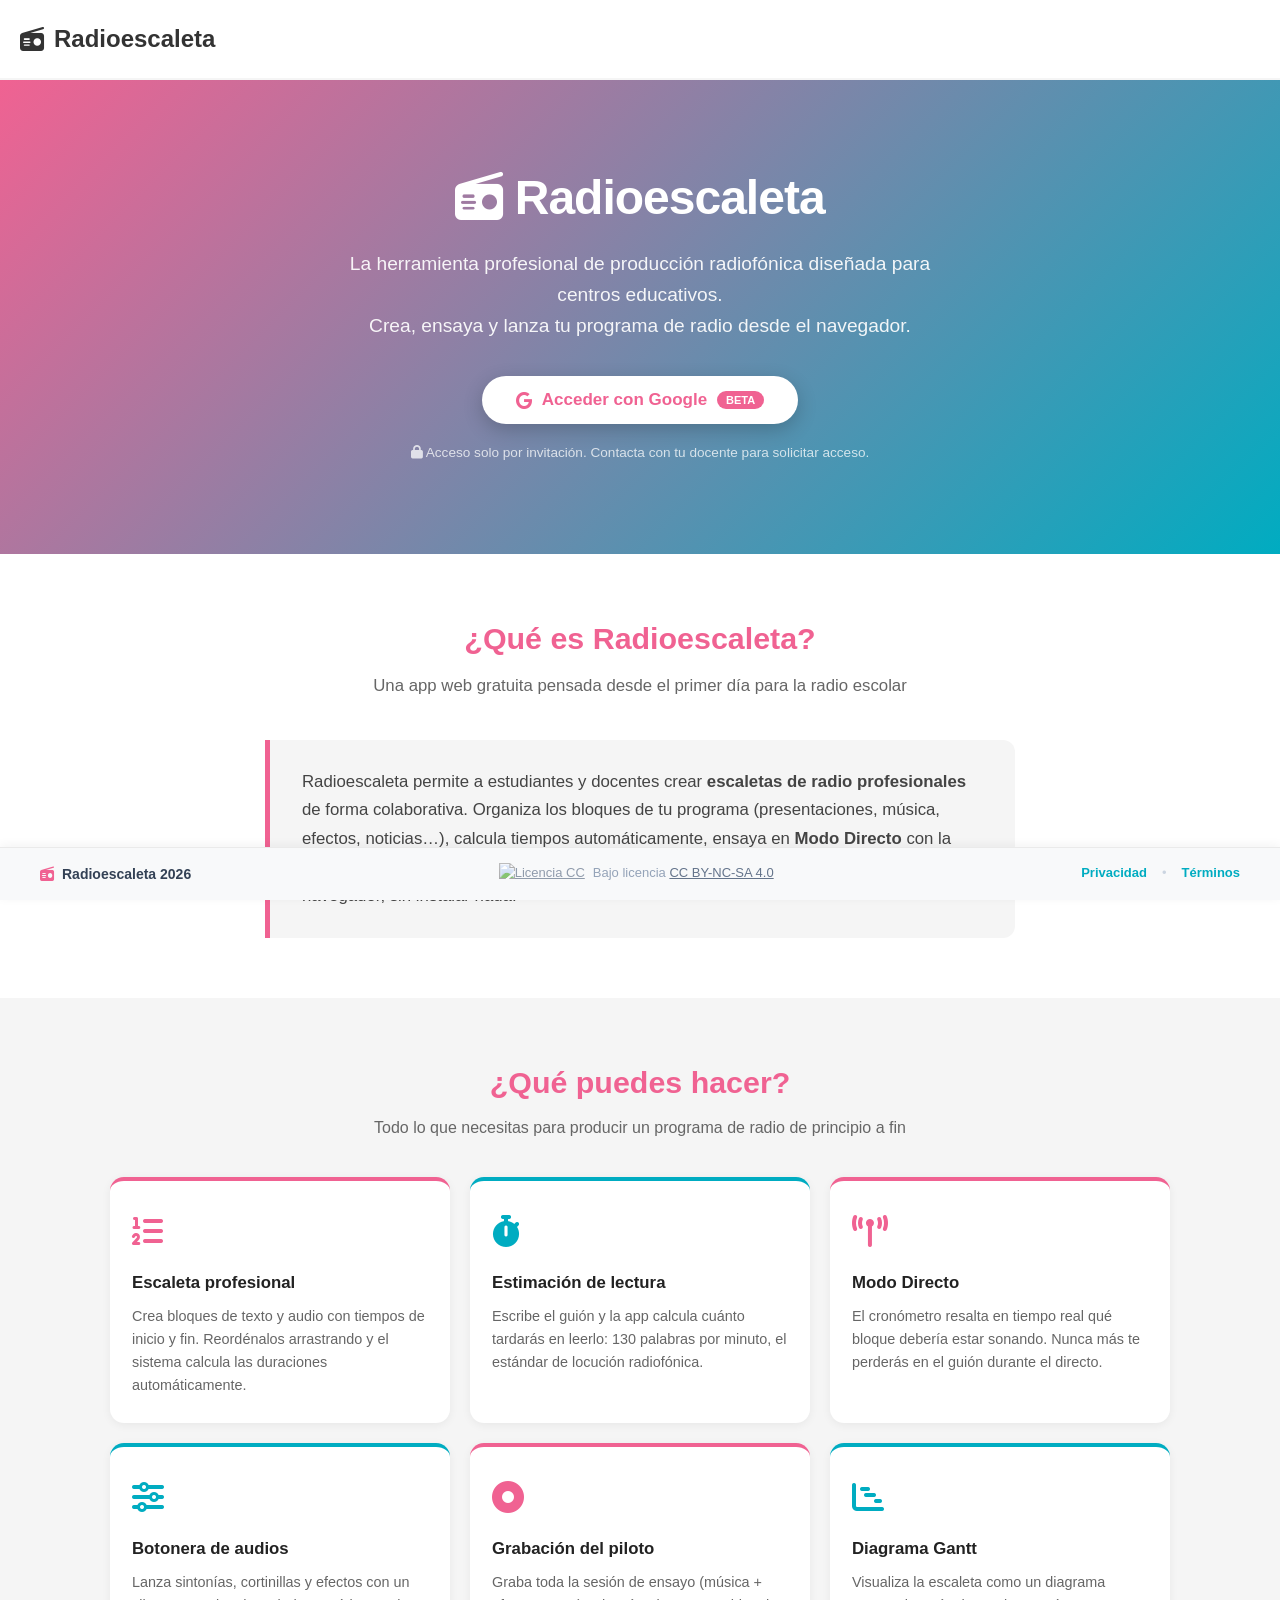
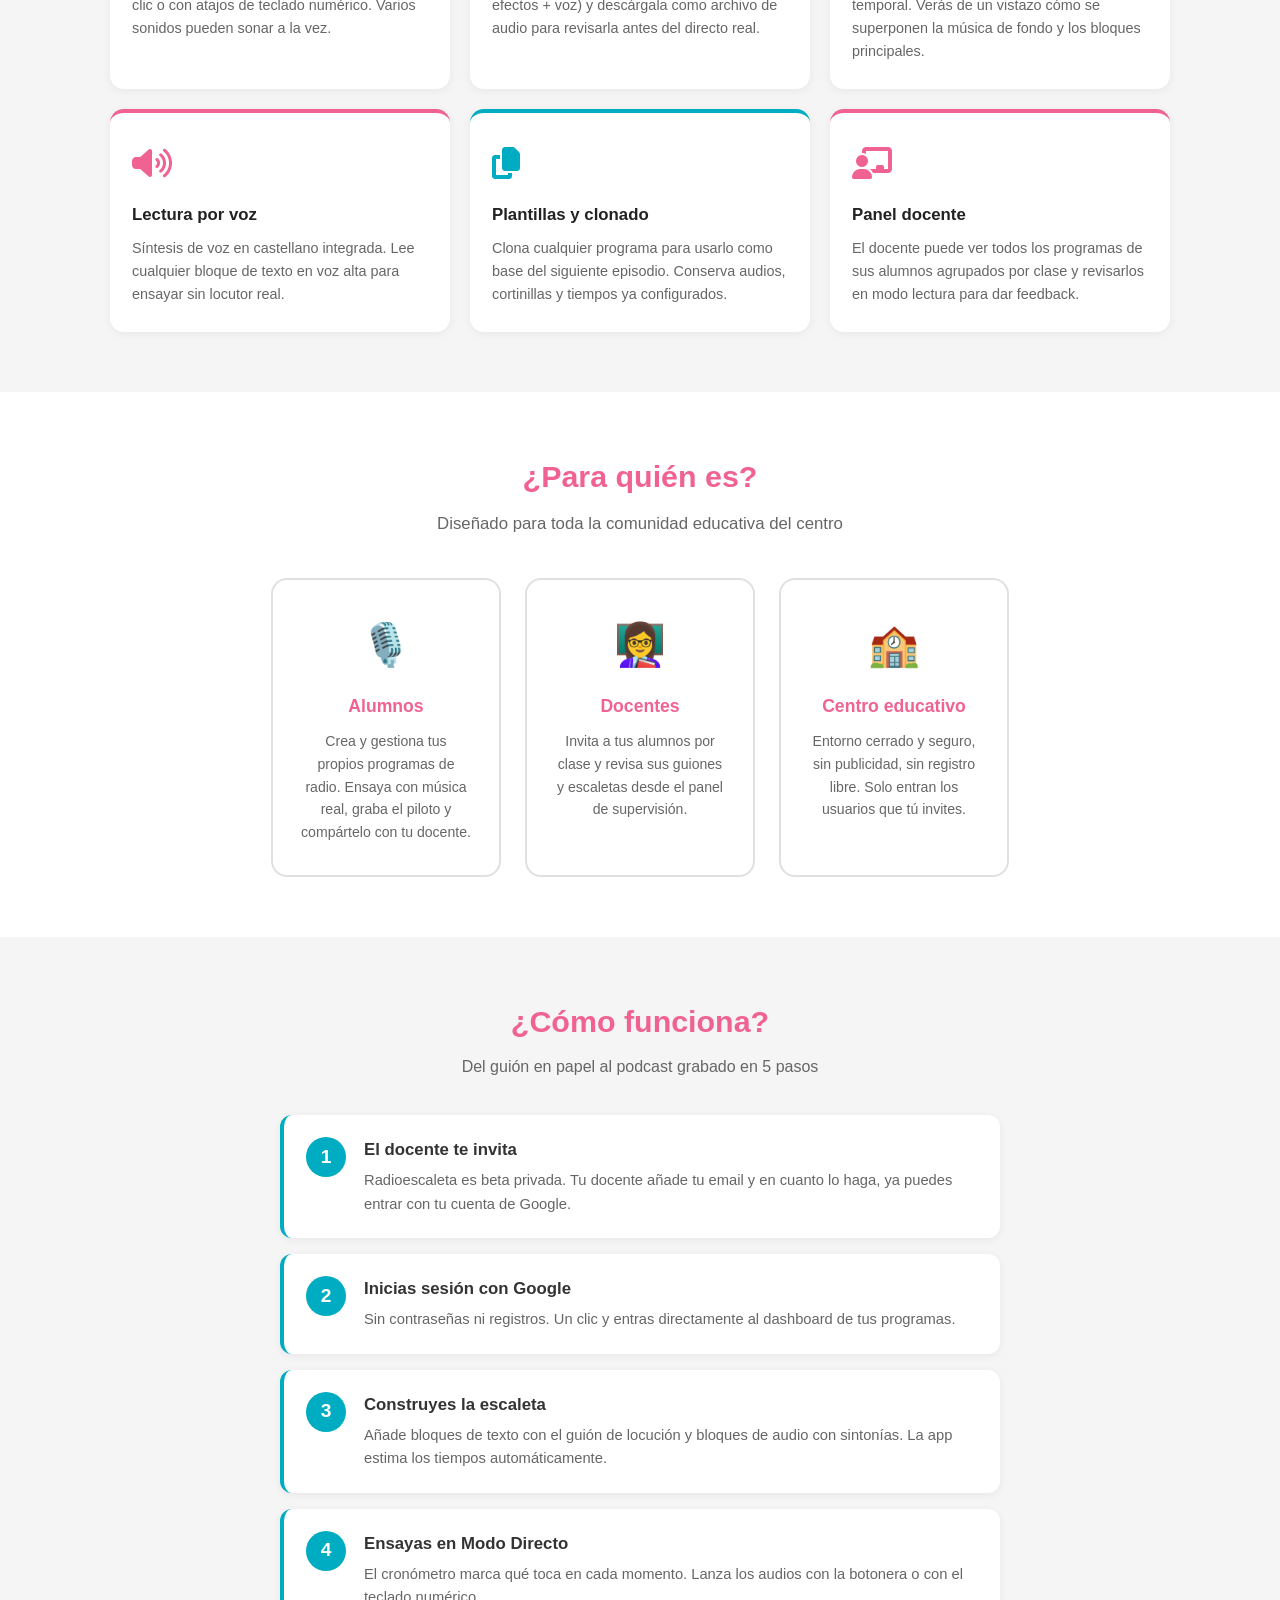
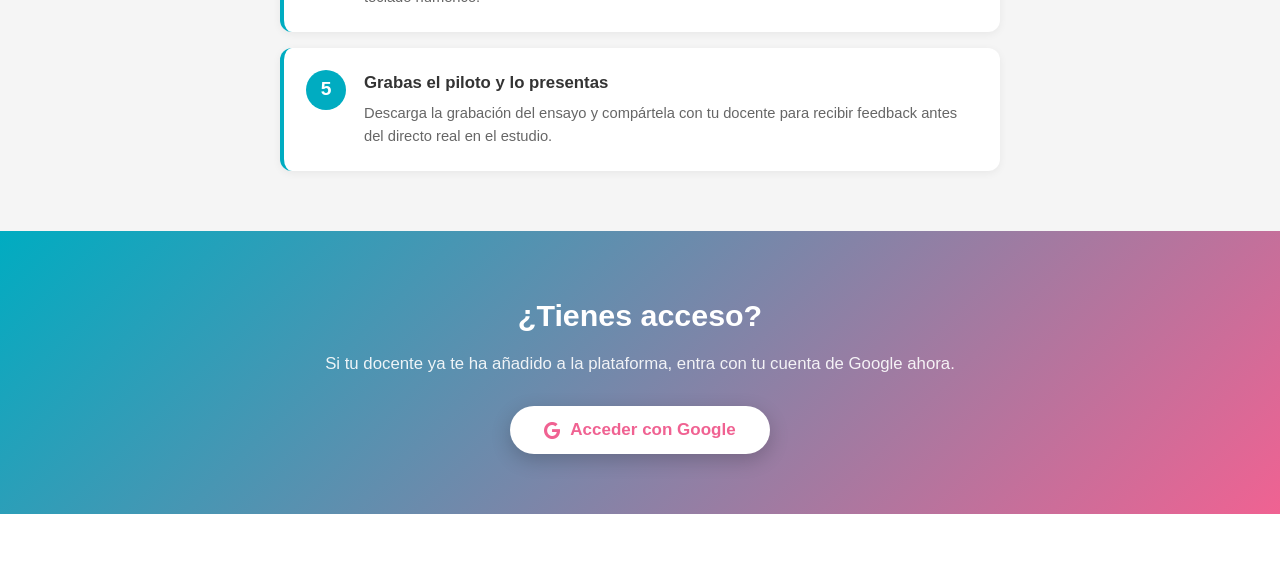
==== commit 9c1bf804: "fdbd dgb" ====
--- a/index.html
+++ b/index.html
@@ -6,7 +6,7 @@
     <meta charset="UTF-8">
     <meta name="viewport" content="width=device-width, initial-scale=1.0">
     <title>Radioescaleta — La herramienta de radio para centros educativos</title>
-    <link rel="stylesheet" href="./css/common.css?v=4?v=3">
+    <link rel="stylesheet" href="./css/common.css?v=12?v=3">
     <link rel="stylesheet" href="./css/index.css?v=3">
     <link rel="stylesheet" href="https://cdnjs.cloudflare.com/ajax/libs/font-awesome/6.4.0/css/all.min.css">
     <script src="https://cdn.jsdelivr.net/npm/sweetalert2@11"></script>
--- a/css/common.css
+++ b/css/common.css
@@ -16,6 +16,10 @@
 }
 
 body {
+  display: flex;
+  padding-bottom: 60px;
+  flex-direction: column;
+  min-height: 100vh;
   font-family: var(--font-family);
   background-color: #ffffff;
   color: var(--text-color);
@@ -136,6 +140,7 @@
     border-radius: 8px;
     overflow: hidden;
     z-index: 1000;
+    box-shadow: 0 -2px 10px rgba(0,0,0,0.05);
     min-width: 180px;
     border: 1px solid #eee;
 }
@@ -363,14 +368,19 @@
     }
 }
 
-/* ===== NEW FOOTER ===== */
+/* ===== COMPACT STICKY FOOTER ===== */
 .site-footer {
+    position: fixed;
+    bottom: 0;
+    left: 0;
+    z-index: 1000;
+    box-shadow: 0 -2px 10px rgba(0,0,0,0.05);
     background-color: #f8f9fa;
     border-top: 1px solid #eaeaea;
-    padding: 30px 20px;
-    margin-top: 50px;
+    padding: 15px 20px;
+    margin-top: auto; /* En caso de que el flex se quede corto */
     color: #64748b;
-    font-size: 14px;
+    font-size: 13px;
     width: 100%;
 }
 
@@ -380,14 +390,14 @@
     display: flex;
     flex-direction: column;
     align-items: center;
-    gap: 20px;
+    gap: 15px;
     text-align: center;
 }
 
 .footer-brand {
     font-weight: 700;
     color: #334155;
-    font-size: 16px;
+    font-size: 14px;
     display: flex;
     align-items: center;
     gap: 8px;
@@ -401,13 +411,14 @@
     display: flex;
     flex-direction: column;
     align-items: center;
-    gap: 5px;
+    justify-content: center;
+    gap: 8px;
 }
 
 .footer-license img {
     opacity: 0.7;
     transition: opacity 0.2s;
-    height: 31px;
+    height: 24px; /* Más pequeño para que quepa en una línea */
 }
 
 .footer-license img:hover {
@@ -455,8 +466,10 @@
         flex-direction: row;
         justify-content: space-between;
         text-align: left;
+        gap: 0;
     }
     .footer-license {
-        align-items: flex-start;
-    }
-}
+        flex-direction: row; /* Todo en una sola línea */
+        align-items: center;
+    }
+}
